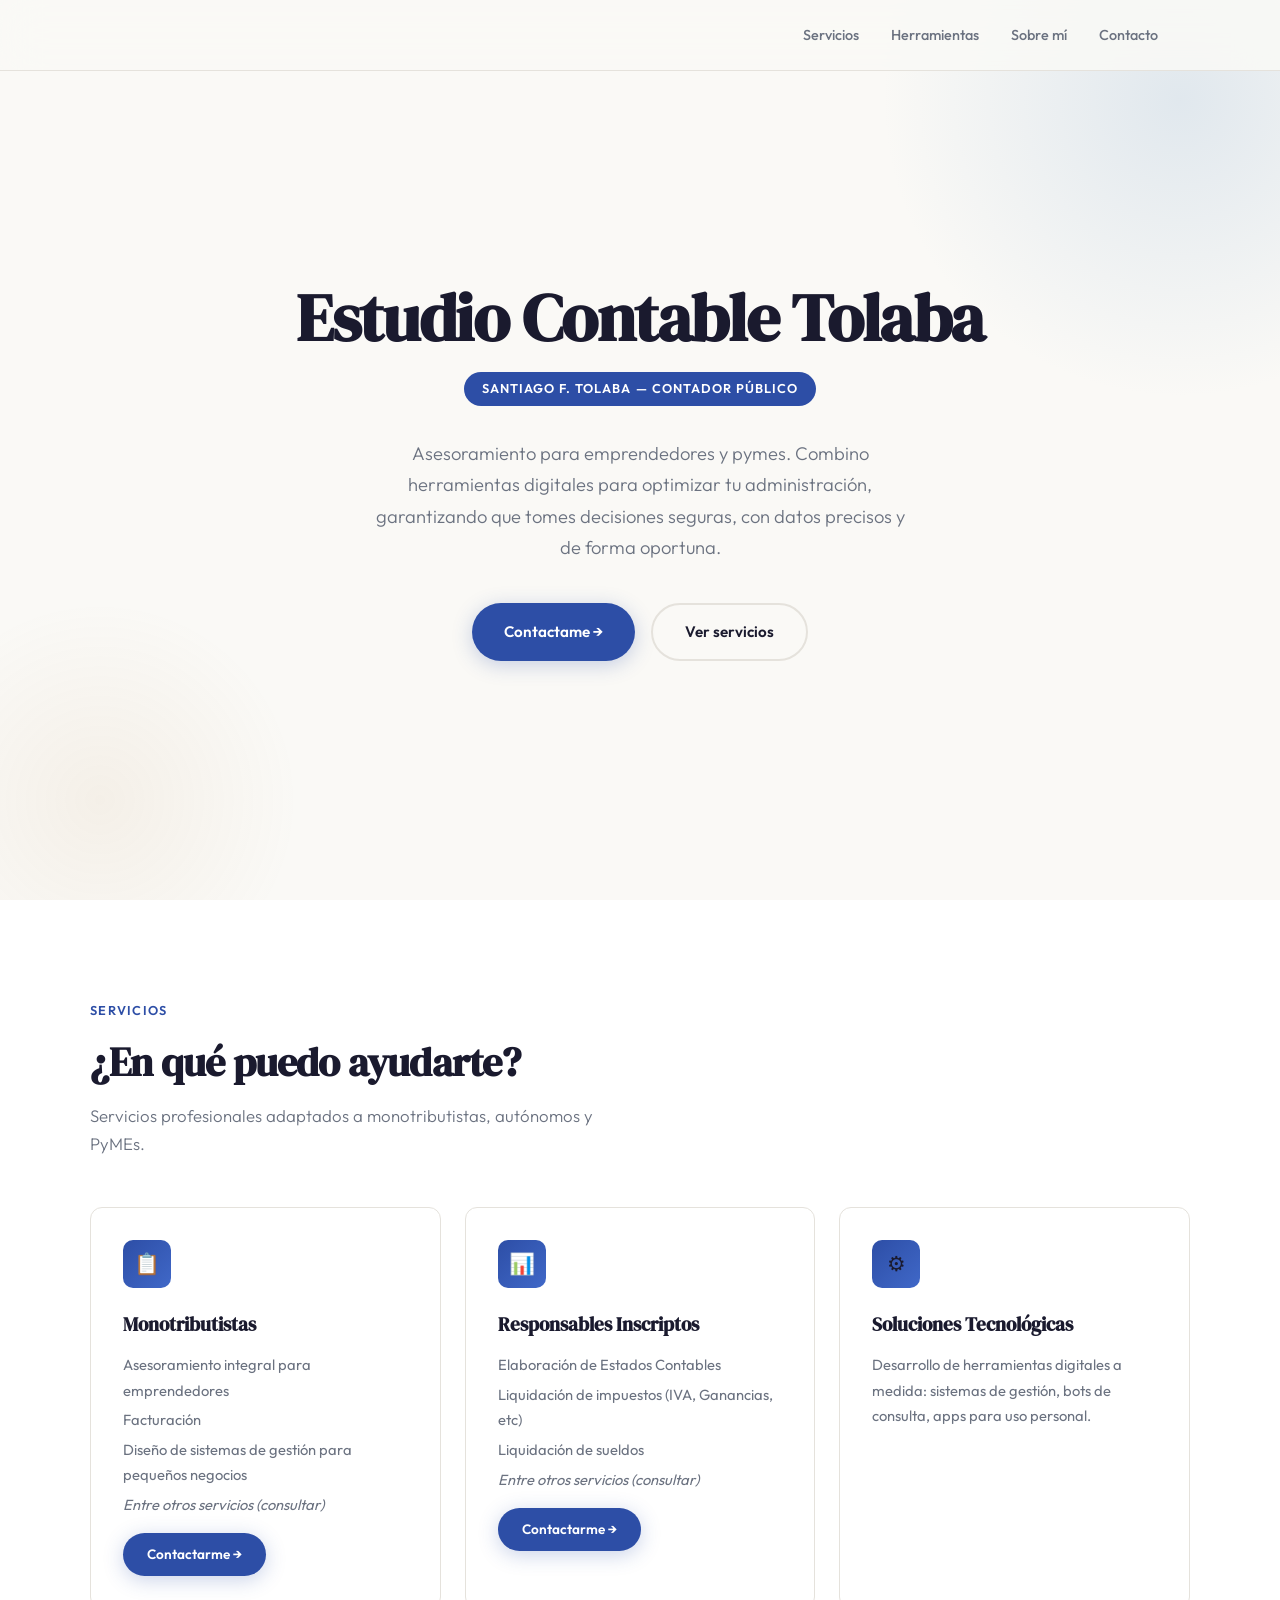
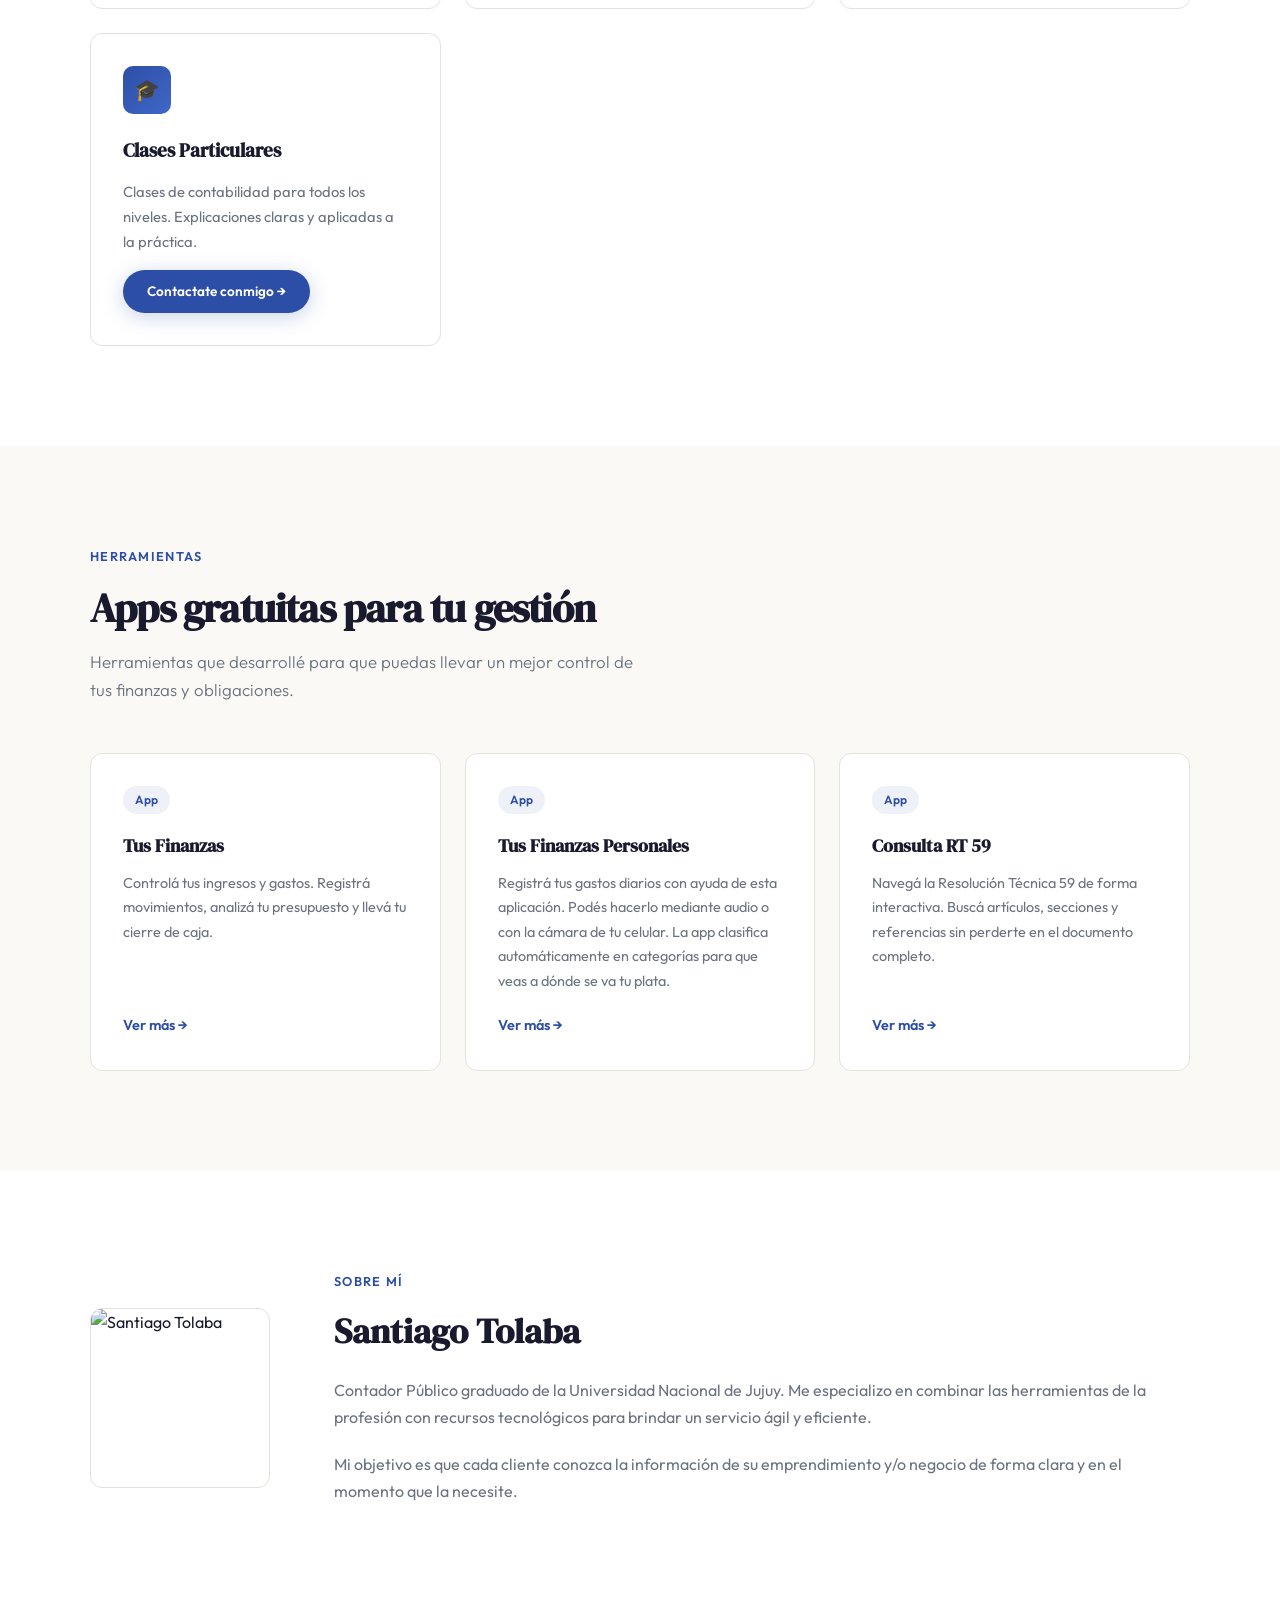
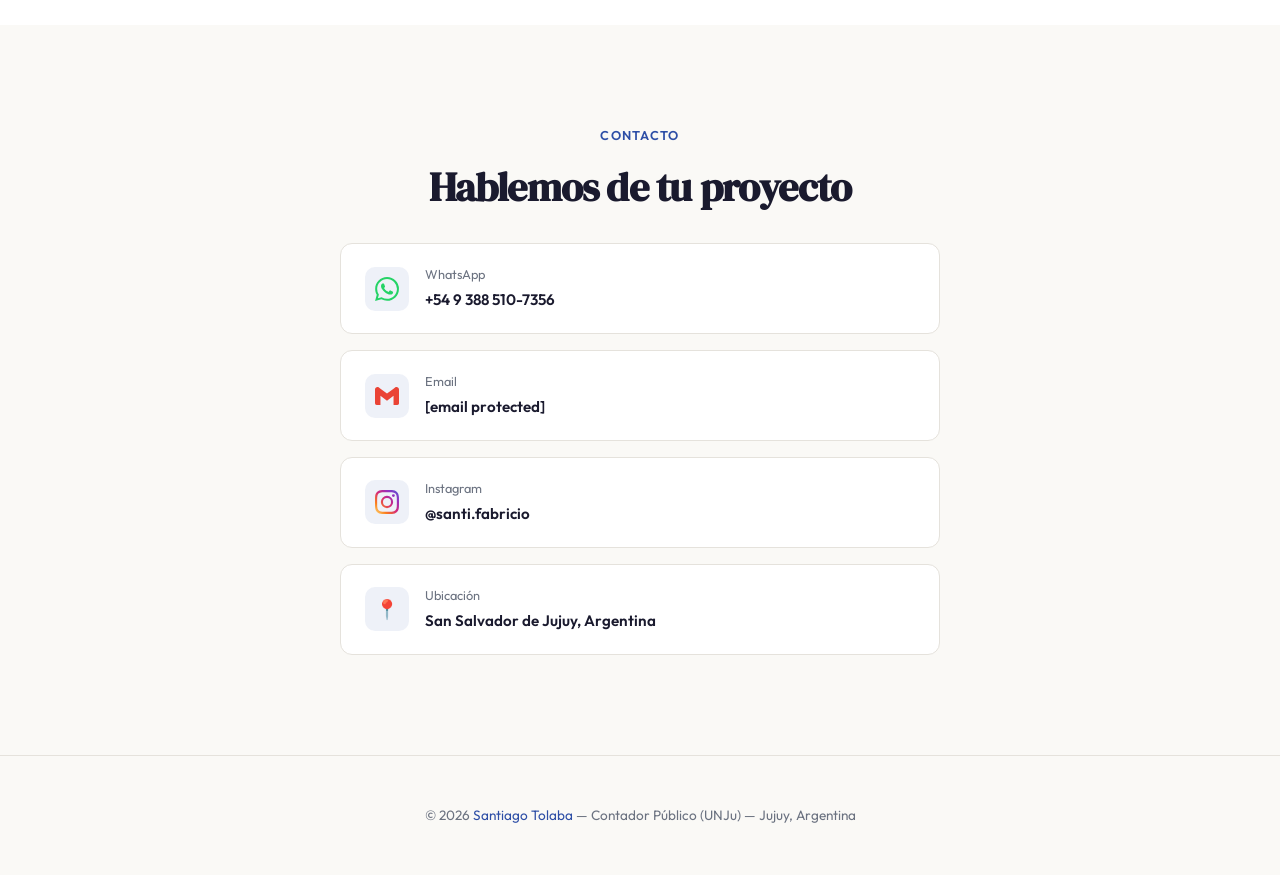
==== index.html @ 0972291f "Rename index (30).html to index.html" ====
<!DOCTYPE html>
<html lang="es">
<head>
    <meta charset="UTF-8">
    <meta name="viewport" content="width=device-width, initial-scale=1.0">
    <meta name="description" content="Contador Público - Santiago Tolaba. Servicios contables, impositivos y tecnológicos en San Salvador de Jujuy.">
    <title>Contador Santiago Tolaba | San Salvador de Jujuy</title>
    <link rel="preconnect" href="https://fonts.googleapis.com">
    <link href="https://fonts.googleapis.com/css2?family=DM+Serif+Display&family=Outfit:wght@300;400;500;600;700&display=swap" rel="stylesheet">
    <style>
        /* ═══════════════════════════════════════════
           VARIABLES Y RESET
           ═══════════════════════════════════════════ */
        :root {
            --color-ink: #1a1a2e;
            --color-paper: #faf9f6;
            --color-accent: #2d4ea6;
            --color-accent-light: #4068c8;
            --color-accent-glow: #95b5d540;
            --color-warm: #b7864b;
            --color-muted: #6b7280;
            --color-border: #e5e2dc;
            --color-card: #ffffff;
            --color-card-hover: #f0f4fd;
            --font-display: 'DM Serif Display', Georgia, serif;
            --font-body: 'Outfit', system-ui, sans-serif;
            --max-width: 1100px;
            --radius: 12px;
        }

        *, *::before, *::after {
            margin: 0;
            padding: 0;
            box-sizing: border-box;
        }

        html {
            scroll-behavior: smooth;
            scroll-padding-top: 80px;
        }

        body {
            font-family: var(--font-body);
            color: var(--color-ink);
            background: var(--color-paper);
            line-height: 1.7;
            font-weight: 400;
            -webkit-font-smoothing: antialiased;
        }

        /* ═══════════════════════════════════════════
           NAVEGACIÓN
           ═══════════════════════════════════════════ */
        nav {
            position: fixed;
            top: 0;
            left: 0;
            right: 0;
            z-index: 100;
            background: rgba(250, 249, 246, 0.85);
            backdrop-filter: blur(20px);
            -webkit-backdrop-filter: blur(20px);
            border-bottom: 1px solid var(--color-border);
            transition: box-shadow 0.3s ease;
        }

        nav.scrolled {
            box-shadow: 0 4px 30px rgba(0,0,0,0.06);
        }

        .nav-inner {
            max-width: var(--max-width);
            margin: 0 auto;
            padding: 0 2rem;
            display: flex;
            align-items: center;
            justify-content: flex-end;
            height: 70px;
        }

        .nav-logo {
            font-family: var(--font-display);
            font-size: 1.25rem;
            color: var(--color-accent);
            text-decoration: none;
            letter-spacing: -0.02em;
        }

        .nav-links {
            display: flex;
            gap: 2rem;
            list-style: none;
        }

        .nav-links a {
            text-decoration: none;
            color: var(--color-muted);
            font-size: 0.9rem;
            font-weight: 500;
            transition: color 0.2s;
            position: relative;
        }

        .nav-links a::after {
            content: '';
            position: absolute;
            bottom: -4px;
            left: 0;
            width: 0;
            height: 2px;
            background: var(--color-accent);
            transition: width 0.3s ease;
        }

        .nav-links a:hover {
            color: var(--color-ink);
        }

        .nav-links a:hover::after {
            width: 100%;
        }

        .nav-toggle {
            display: none;
            background: none;
            border: none;
            cursor: pointer;
            padding: 8px;
        }

        .nav-toggle span {
            display: block;
            width: 22px;
            height: 2px;
            background: var(--color-ink);
            margin: 5px 0;
            transition: all 0.3s;
            border-radius: 2px;
        }

        /* ═══════════════════════════════════════════
           HERO
           ═══════════════════════════════════════════ */
        .hero {
            min-height: 100vh;
            display: flex;
            align-items: center;
            justify-content: center;
            text-align: center;
            padding: 120px 2rem 80px;
            position: relative;
            overflow: hidden;
        }

        .hero::before {
            content: '';
            position: absolute;
            top: -200px;
            right: -200px;
            width: 600px;
            height: 600px;
            background: radial-gradient(circle, var(--color-accent-glow) 0%, transparent 70%);
            pointer-events: none;
        }

        .hero::after {
            content: '';
            position: absolute;
            bottom: -100px;
            left: -100px;
            width: 400px;
            height: 400px;
            background: radial-gradient(circle, rgba(183, 134, 75, 0.08) 0%, transparent 70%);
            pointer-events: none;
        }

        .hero-badge {
            display: inline-block;
            background: var(--color-accent);
            color: white;
            padding: 6px 18px;
            border-radius: 50px;
            font-size: 0.8rem;
            font-weight: 600;
            letter-spacing: 0.08em;
            text-transform: uppercase;
            margin-bottom: 2rem;
            animation: fadeSlideUp 0.8s ease both;
        }

        .hero h1 {
            font-family: var(--font-display);
            font-size: clamp(2.5rem, 6vw, 4.2rem);
            line-height: 1.15;
            color: var(--color-ink);
            margin-bottom: 1.5rem;
            letter-spacing: -0.02em;
            animation: fadeSlideUp 0.8s ease 0.15s both;
        }

        .hero h1 span {
            color: var(--color-accent);
        }

        .hero-subtitle {
            font-size: 1.15rem;
            color: var(--color-muted);
            max-width: 550px;
            margin: 0 auto 2.5rem;
            font-weight: 300;
            animation: fadeSlideUp 0.8s ease 0.3s both;
        }

        .hero-buttons {
            display: flex;
            gap: 1rem;
            justify-content: center;
            flex-wrap: wrap;
            animation: fadeSlideUp 0.8s ease 0.45s both;
        }

        .btn {
            display: inline-flex;
            align-items: center;
            gap: 8px;
            padding: 14px 32px;
            border-radius: 50px;
            font-family: var(--font-body);
            font-size: 0.95rem;
            font-weight: 600;
            text-decoration: none;
            transition: all 0.3s ease;
            cursor: pointer;
            border: none;
        }

        .btn-primary {
            background: var(--color-accent);
            color: white;
            box-shadow: 0 4px 20px rgba(45, 78, 166, 0.25);
        }

        .btn-primary:hover {
            background: var(--color-accent-light);
            transform: translateY(-2px);
            box-shadow: 0 8px 30px rgba(45, 78, 166, 0.3);
        }

        .btn-outline {
            background: transparent;
            color: var(--color-ink);
            border: 2px solid var(--color-border);
        }

        .btn-outline:hover {
            border-color: var(--color-accent);
            color: var(--color-accent);
            transform: translateY(-2px);
        }

        /* ═══════════════════════════════════════════
           SECCIONES GENERALES
           ═══════════════════════════════════════════ */
        section {
            padding: 100px 2rem;
        }

        .container {
            max-width: var(--max-width);
            margin: 0 auto;
        }

        .section-label {
            font-size: 0.8rem;
            font-weight: 600;
            letter-spacing: 0.1em;
            text-transform: uppercase;
            color: var(--color-accent);
            margin-bottom: 1rem;
        }

        .section-title {
            font-family: var(--font-display);
            font-size: clamp(1.8rem, 4vw, 2.5rem);
            line-height: 1.2;
            margin-bottom: 1rem;
            letter-spacing: -0.02em;
        }

        .section-desc {
            color: var(--color-muted);
            max-width: 560px;
            margin-bottom: 3rem;
            font-weight: 300;
            font-size: 1.05rem;
        }

        /* ═══════════════════════════════════════════
           SERVICIOS
           ═══════════════════════════════════════════ */
        #servicios {
            background: var(--color-card);
        }

        .services-grid {
            display: grid;
            grid-template-columns: repeat(auto-fit, minmax(300px, 1fr));
            gap: 1.5rem;
        }

        .service-card {
            padding: 2rem;
            border-radius: var(--radius);
            border: 1px solid var(--color-border);
            transition: all 0.3s ease;
            position: relative;
            overflow: hidden;
        }

        .service-card::before {
            content: '';
            position: absolute;
            top: 0;
            left: 0;
            right: 0;
            height: 3px;
            background: var(--color-accent);
            transform: scaleX(0);
            transform-origin: left;
            transition: transform 0.4s ease;
        }

        .service-card:hover {
            border-color: var(--color-accent-glow);
            background: var(--color-card-hover);
            transform: translateY(-4px);
            box-shadow: 0 12px 40px rgba(0,0,0,0.06);
        }

        .service-card:hover::before {
            transform: scaleX(1);
        }

        .service-icon {
            width: 48px;
            height: 48px;
            border-radius: 10px;
            background: linear-gradient(135deg, var(--color-accent), var(--color-accent-light));
            display: flex;
            align-items: center;
            justify-content: center;
            margin-bottom: 1.25rem;
            font-size: 1.3rem;
        }

        .service-card h3 {
            font-family: var(--font-display);
            font-size: 1.2rem;
            margin-bottom: 0.75rem;
        }

        .service-card p {
            color: var(--color-muted);
            font-size: 0.92rem;
            line-height: 1.7;
        }

        /* ═══════════════════════════════════════════
           HERRAMIENTAS / APPS
           ═══════════════════════════════════════════ */
        .tools-grid {
            display: grid;
            grid-template-columns: repeat(auto-fit, minmax(320px, 1fr));
            gap: 1.5rem;
        }

        .tool-card {
            padding: 2rem;
            border-radius: var(--radius);
            background: var(--color-card);
            border: 1px solid var(--color-border);
            transition: all 0.3s ease;
            display: flex;
            flex-direction: column;
        }

        .tool-card:hover {
            transform: translateY(-4px);
            box-shadow: 0 12px 40px rgba(0,0,0,0.06);
        }

        .tool-tag {
            display: inline-block;
            background: rgba(45, 78, 166, 0.08);
            color: var(--color-accent);
            padding: 4px 12px;
            border-radius: 50px;
            font-size: 0.75rem;
            font-weight: 600;
            margin-bottom: 1rem;
            align-self: flex-start;
        }

        .tool-card h3 {
            font-family: var(--font-display);
            font-size: 1.15rem;
            margin-bottom: 0.6rem;
        }

        .tool-card p {
            color: var(--color-muted);
            font-size: 0.9rem;
            flex-grow: 1;
            margin-bottom: 1.25rem;
        }

        .tool-link {
            color: var(--color-accent);
            font-weight: 600;
            font-size: 0.9rem;
            text-decoration: none;
            display: inline-flex;
            align-items: center;
            gap: 6px;
            transition: gap 0.3s ease;
        }

        .tool-link:hover {
            gap: 10px;
        }

        /* ═══════════════════════════════════════════
           SOBRE MÍ
           ═══════════════════════════════════════════ */
        #sobre-mi {
            background: var(--color-card);
        }

        .about-photo {
            width: 180px;
            height: 180px;
            border-radius: 12px;
            overflow: hidden;
            border: 1px solid var(--color-border);
            flex-shrink: 0;
        }

        .about-photo img {
            width: 100%;
            height: 100%;
            object-fit: cover;
            object-position: top;
        }

        .about-content {
            display: grid;
            grid-template-columns: 180px 1fr;
            gap: 4rem;
            align-items: center;
        }

        .about-image {
            aspect-ratio: 4/5;
            border-radius: var(--radius);
            background: linear-gradient(135deg, var(--color-accent-glow), rgba(183,134,75,0.1));
            display: flex;
            align-items: center;
            justify-content: center;
            font-size: 5rem;
            border: 1px solid var(--color-border);
            position: relative;
            overflow: hidden;
        }

        .about-image::after {
            content: '';
            position: absolute;
            inset: 8px;
            border: 1px solid rgba(45, 78, 166, 0.15);
            border-radius: 8px;
            pointer-events: none;
        }

        .about-text h2 {
            font-family: var(--font-display);
            font-size: clamp(1.6rem, 3vw, 2.2rem);
            margin-bottom: 1.5rem;
            line-height: 1.25;
        }

        .about-text p {
            color: var(--color-muted);
            margin-bottom: 1.25rem;
            font-size: 1rem;
        }

        .about-stats {
            display: flex;
            gap: 2.5rem;
            margin-top: 2rem;
            padding-top: 2rem;
            border-top: 1px solid var(--color-border);
        }

        .stat-item strong {
            display: block;
            font-family: var(--font-display);
            font-size: 1.8rem;
            color: var(--color-accent);
        }

        .stat-item span {
            font-size: 0.85rem;
            color: var(--color-muted);
        }

        /* ═══════════════════════════════════════════
           CONTACTO
           ═══════════════════════════════════════════ */
        .contact-wrapper {
            max-width: 600px;
            margin: 0 auto;
            text-align: center;
        }

        .contact-wrapper .section-desc {
            margin-left: auto;
            margin-right: auto;
        }

        .contact-methods {
            display: flex;
            flex-direction: column;
            gap: 1rem;
            margin-top: 2rem;
        }

        .contact-item {
            display: flex;
            align-items: center;
            gap: 1rem;
            padding: 1.25rem 1.5rem;
            background: var(--color-card);
            border: 1px solid var(--color-border);
            border-radius: var(--radius);
            text-decoration: none;
            color: var(--color-ink);
            transition: all 0.3s ease;
        }

        .contact-item:hover {
            border-color: var(--color-accent);
            transform: translateX(4px);
            box-shadow: 0 4px 20px rgba(0,0,0,0.04);
        }

        .contact-icon {
            width: 44px;
            height: 44px;
            border-radius: 10px;
            background: rgba(45, 78, 166, 0.08);
            display: flex;
            align-items: center;
            justify-content: center;
            flex-shrink: 0;
            font-size: 1.2rem;
        }

        .contact-item-text {
            text-align: left;
        }

        .contact-item-text small {
            display: block;
            color: var(--color-muted);
            font-size: 0.8rem;
        }

        .contact-item-text span {
            font-weight: 600;
            font-size: 0.95rem;
        }

        /* ═══════════════════════════════════════════
           MODAL FORMULARIO
           ═══════════════════════════════════════════ */
        .modal-overlay {
            display: none;
            position: fixed;
            inset: 0;
            background: rgba(0,0,0,0.5);
            backdrop-filter: blur(4px);
            z-index: 200;
            align-items: center;
            justify-content: center;
            padding: 2rem;
        }

        .modal-overlay.active {
            display: flex;
        }

        .modal-box {
            background: var(--color-card);
            border-radius: var(--radius);
            max-width: 500px;
            width: 100%;
            padding: 2.5rem;
            position: relative;
            box-shadow: 0 20px 60px rgba(0,0,0,0.15);
            max-height: 90vh;
            overflow-y: auto;
        }

        .modal-close {
            position: absolute;
            top: 1rem;
            right: 1rem;
            background: none;
            border: none;
            font-size: 1.5rem;
            cursor: pointer;
            color: var(--color-muted);
            width: 36px;
            height: 36px;
            display: flex;
            align-items: center;
            justify-content: center;
            border-radius: 50%;
            transition: background 0.2s;
        }

        .modal-close:hover {
            background: rgba(0,0,0,0.05);
        }

        .modal-box h3 {
            font-family: var(--font-display);
            font-size: 1.4rem;
            margin-bottom: 0.5rem;
        }

        .modal-box .modal-subtitle {
            color: var(--color-muted);
            font-size: 0.9rem;
            margin-bottom: 2rem;
        }

        .form-group {
            margin-bottom: 1.25rem;
        }

        .form-group label {
            display: block;
            font-weight: 600;
            font-size: 0.85rem;
            margin-bottom: 0.4rem;
            color: var(--color-ink);
        }

        .form-group input,
        .form-group textarea {
            width: 100%;
            padding: 12px 14px;
            border: 1px solid var(--color-border);
            border-radius: 8px;
            font-family: var(--font-body);
            font-size: 0.95rem;
            color: var(--color-ink);
            background: var(--color-paper);
            transition: border-color 0.2s;
            outline: none;
        }

        .form-group input:focus,
        .form-group textarea:focus {
            border-color: var(--color-accent);
        }

        .form-group input::placeholder,
        .form-group textarea::placeholder {
            color: #b0b0b0;
        }

        .form-group textarea {
            resize: vertical;
            min-height: 80px;
        }

        .btn-submit {
            width: 100%;
            margin-top: 0.5rem;
        }

        .form-success {
            display: none;
            text-align: center;
            padding: 2rem 0;
        }

        .form-success .check-icon {
            font-size: 3rem;
            margin-bottom: 1rem;
        }

        .form-success h3 {
            margin-bottom: 0.5rem;
        }

        .form-success p {
            color: var(--color-muted);
        }

        /* ═══════════════════════════════════════════
           FOOTER
           ═══════════════════════════════════════════ */
        footer {
            text-align: center;
            padding: 3rem 2rem;
            border-top: 1px solid var(--color-border);
            color: var(--color-muted);
            font-size: 0.85rem;
        }

        footer span {
            color: var(--color-accent);
        }

        /* ═══════════════════════════════════════════
           ANIMACIONES
           ═══════════════════════════════════════════ */
        @keyframes fadeSlideUp {
            from {
                opacity: 0;
                transform: translateY(30px);
            }
            to {
                opacity: 1;
                transform: translateY(0);
            }
        }



        /* ═══════════════════════════════════════════
           RESPONSIVE
           ═══════════════════════════════════════════ */
        @media (max-width: 768px) {
            .nav-links {
                display: none;
                position: absolute;
                top: 70px;
                left: 0;
                right: 0;
                background: rgba(250, 249, 246, 0.98);
                backdrop-filter: blur(20px);
                flex-direction: column;
                padding: 1.5rem 2rem;
                gap: 1.25rem;
                border-bottom: 1px solid var(--color-border);
            }

            .nav-links.open {
                display: flex;
            }

            .nav-toggle {
                display: block;
            }

            .about-photo {
            width: 180px;
            height: 180px;
            border-radius: 12px;
            overflow: hidden;
            border: 1px solid var(--color-border);
            flex-shrink: 0;
        }

        .about-photo img {
            width: 100%;
            height: 100%;
            object-fit: cover;
            object-position: top;
        }

        .about-content {
                grid-template-columns: 180px 1fr;
                gap: 2rem;
            }

            .about-image {
                max-height: 300px;
            }

            .about-content {
                grid-template-columns: 1fr;
            }

            .about-photo {
                width: 140px;
                height: 140px;
                margin: 0 auto;
            }

            section {
                padding: 70px 1.5rem;
            }

            .services-grid,
            .tools-grid {
                grid-template-columns: 180px 1fr;
            }
        }
    </style>
</head>
<body>

    <!-- ═══════════ NAVEGACIÓN ═══════════ -->
    <nav>
        <div class="nav-inner">
            
            <ul class="nav-links" id="navLinks">
                <li><a href="#servicios">Servicios</a></li>
                <li><a href="#herramientas">Herramientas</a></li>
                <li><a href="#sobre-mi">Sobre mí</a></li>
                <li><a href="#contacto">Contacto</a></li>
            </ul>
            <button class="nav-toggle" id="navToggle" aria-label="Menú">
                <span></span>
                <span></span>
                <span></span>
            </button>
        </div>
    </nav>

    <!-- ═══════════ HERO ═══════════ -->
    <section class="hero">
        <div>
            <h1 style="font-family:var(--font-display);font-size:clamp(2.5rem,6vw,4.2rem);line-height:1.15;letter-spacing:-0.02em;margin-bottom:1rem;">Estudio Contable Tolaba</h1>
            <div class="hero-badge">Santiago F. Tolaba — Contador Público</div>
            
            <p class="hero-subtitle">
                Asesoramiento para emprendedores y pymes. Combino herramientas digitales para optimizar tu administración, garantizando que tomes decisiones seguras, con datos precisos y de forma oportuna.
            </p>
            <div class="hero-buttons">
                <a href="#contacto" class="btn btn-primary">Contactame →</a>
                <a href="#servicios" class="btn btn-outline">Ver servicios</a>
            </div>
        </div>
    </section>

    <!-- ═══════════ SERVICIOS ═══════════ -->
    <section id="servicios">
        <div class="container">
            <div class="section-label">Servicios</div>
            <h2 class="section-title">¿En qué puedo ayudarte?</h2>
            <p class="section-desc">
                Servicios profesionales adaptados a monotributistas, autónomos y PyMEs.
            </p>
            <div class="services-grid">
                <div class="service-card">
                    <div class="service-icon">📋</div>
                    <h3>Monotributistas</h3>
                    <p style="margin-bottom:0.3rem;">Asesoramiento integral para emprendedores</p>
                    <p style="margin-bottom:0.3rem;">Facturación</p>
                    <p style="margin-bottom:0.3rem;">Diseño de sistemas de gestión para pequeños negocios</p>
                    <p style="margin-bottom:1rem;font-style:italic;">Entre otros servicios (consultar)</p>
                    <a href="#contacto" class="btn btn-primary" style="padding:10px 24px;font-size:0.85rem;">Contactarme →</a>
                </div>
                <div class="service-card">
                    <div class="service-icon">📊</div>
                    <h3>Responsables Inscriptos</h3>
                    <p style="margin-bottom:0.3rem;">Elaboración de Estados Contables</p>
                    <p style="margin-bottom:0.3rem;">Liquidación de impuestos (IVA, Ganancias, etc)</p>
                    <p style="margin-bottom:0.3rem;">Liquidación de sueldos</p>
                    <p style="margin-bottom:1rem;font-style:italic;">Entre otros servicios (consultar)</p>
                    <a href="#contacto" class="btn btn-primary" style="padding:10px 24px;font-size:0.85rem;">Contactarme →</a>
                </div>
                <div class="service-card">
                    <div class="service-icon">⚙️</div>
                    <h3>Soluciones Tecnológicas</h3>
                    <p>Desarrollo de herramientas digitales a medida: sistemas de gestión, bots de consulta, apps para uso personal.</p>
                </div>
                <div class="service-card">
                    <div class="service-icon">🎓</div>
                    <h3>Clases Particulares</h3>
                    <p>Clases de contabilidad para todos los niveles. Explicaciones claras y aplicadas a la práctica.</p>
                    <a href="#clases-form" class="btn btn-primary" style="margin-top:1rem;padding:10px 24px;font-size:0.85rem;">Contactate conmigo →</a>
                </div>
            </div>
        </div>
    </section>

    <!-- ═══════════ HERRAMIENTAS ═══════════ -->
    <section id="herramientas">
        <div class="container">
            <div class="section-label">Herramientas</div>
            <h2 class="section-title">Apps gratuitas para tu gestión</h2>
            <p class="section-desc">
                Herramientas que desarrollé para que puedas llevar un mejor control de tus finanzas y obligaciones.
            </p>
            <div class="tools-grid">
                <div class="tool-card">
                    <span class="tool-tag">App</span>
                    <h3>Tus Finanzas</h3>
                    <p>Controlá tus ingresos y gastos. Registrá movimientos, analizá tu presupuesto y llevá tu cierre de caja.</p>
                    <a href="app-tus-finanzas.html" target="_blank" class="tool-link">Ver más →</a>
                </div>
                <div class="tool-card">
                    <span class="tool-tag">App</span>
                    <h3>Tus Finanzas Personales</h3>
                    <p>Registrá tus gastos diarios con ayuda de esta aplicación. Podés hacerlo mediante audio o con la cámara de tu celular. La app clasifica automáticamente en categorías para que veas a dónde se va tu plata.</p>
                    <a href="app-tus-finanzas-personales.html" target="_blank" class="tool-link">Ver más →</a>
                </div>
                <div class="tool-card">
                    <span class="tool-tag">App</span>
                    <h3>Consulta RT 59</h3>
                    <p>Navegá la Resolución Técnica 59 de forma interactiva. Buscá artículos, secciones y referencias sin perderte en el documento completo.</p>
                    <a href="app-consulta-rt59.html" target="_blank" class="tool-link">Ver más →</a>
                </div>
            </div>
        </div>
    </section>

    <!-- ═══════════ SOBRE MÍ ═══════════ -->
    <section id="sobre-mi">
        <div class="container">
            <div class="about-content">
                <div class="about-photo">
                    <img src="foto-santiago.jpg" alt="Santiago Tolaba">
                </div>
                <div class="about-text">
                    <div class="section-label">Sobre mí</div>
                    <h2 >Santiago Tolaba</h2>
                    <p >
                        Contador Público graduado de la Universidad Nacional de Jujuy. Me especializo en combinar las herramientas de la profesión con recursos tecnológicos para brindar un servicio ágil y eficiente.
                    </p>
                    <p >
                        Mi objetivo es que cada cliente conozca la información de su emprendimiento y/o negocio de forma clara y en el momento que la necesite.
                    </p>

                </div>
            </div>
        </div>
    </section>

    <!-- ═══════════ CONTACTO ═══════════ -->
    <section id="contacto">
        <div class="container">
            <div class="contact-wrapper">
                <div class="section-label">Contacto</div>
                <h2 class="section-title">Hablemos de tu proyecto</h2>
                
                <div class="contact-methods">
                    <a href="https://wa.me/5493885107356" class="contact-item" target="_blank">
                        <div class="contact-icon"><svg viewBox="0 0 24 24" width="24" height="24" fill="#25D366"><path d="M17.472 14.382c-.297-.149-1.758-.867-2.03-.967-.273-.099-.471-.148-.67.15-.197.297-.767.966-.94 1.164-.173.199-.347.223-.644.075-.297-.15-1.255-.463-2.39-1.475-.883-.788-1.48-1.761-1.653-2.059-.173-.297-.018-.458.13-.606.134-.133.298-.347.446-.52.149-.174.198-.298.298-.497.099-.198.05-.371-.025-.52-.075-.149-.669-1.612-.916-2.207-.242-.579-.487-.5-.669-.51-.173-.008-.371-.01-.57-.01-.198 0-.52.074-.792.372-.272.297-1.04 1.016-1.04 2.479 0 1.462 1.065 2.875 1.213 3.074.149.198 2.096 3.2 5.077 4.487.709.306 1.262.489 1.694.625.712.227 1.36.195 1.871.118.571-.085 1.758-.719 2.006-1.413.248-.694.248-1.289.173-1.413-.074-.124-.272-.198-.57-.347m-5.421 7.403h-.004a9.87 9.87 0 01-5.031-1.378l-.361-.214-3.741.982.998-3.648-.235-.374a9.86 9.86 0 01-1.51-5.26c.001-5.45 4.436-9.884 9.888-9.884 2.64 0 5.122 1.03 6.988 2.898a9.825 9.825 0 012.893 6.994c-.003 5.45-4.437 9.884-9.885 9.884m8.413-18.297A11.815 11.815 0 0012.05 0C5.495 0 .16 5.335.157 11.892c0 2.096.547 4.142 1.588 5.945L.057 24l6.305-1.654a11.882 11.882 0 005.683 1.448h.005c6.554 0 11.89-5.335 11.893-11.893a11.821 11.821 0 00-3.48-8.413z"/></svg></div>
                        <div class="contact-item-text">
                            <small>WhatsApp</small>
                            <span>+54 9 388 510-7356</span>
                        </div>
                    </a>
                    <a href="/cdn-cgi/l/email-protection#b2c1c6ddded3d0d38582f2d5dfd3dbde9cd1dddf" class="contact-item">
                        <div class="contact-icon"><svg viewBox="0 0 24 24" width="24" height="24"><path fill="#EA4335" d="M24 5.457v13.909c0 .904-.732 1.636-1.636 1.636h-3.819V11.73L12 16.64l-6.545-4.91v9.273H1.636A1.636 1.636 0 010 19.366V5.457c0-2.023 2.309-3.178 3.927-1.964L5.455 4.64 12 9.548l6.545-4.91 1.528-1.145C21.69 2.28 24 3.434 24 5.457z"/></svg></div>
                        <div class="contact-item-text">
                            <small>Email</small>
                            <span><span class="__cf_email__" data-cfemail="592a2d3635383b386e69193e34383035773a3634">[email&#160;protected]</span></span>
                        </div>
                    </a>
                    <a href="https://www.instagram.com/santi.fabricio/" class="contact-item" target="_blank">
                        <div class="contact-icon"><svg viewBox="0 0 24 24" width="24" height="24"><defs><linearGradient id="ig" x1="0%" y1="100%" x2="100%" y2="0%"><stop offset="0%" stop-color="#feda75"/><stop offset="25%" stop-color="#fa7e1e"/><stop offset="50%" stop-color="#d62976"/><stop offset="75%" stop-color="#962fbf"/><stop offset="100%" stop-color="#4f5bd5"/></linearGradient></defs><path fill="url(#ig)" d="M12 2.163c3.204 0 3.584.012 4.85.07 3.252.148 4.771 1.691 4.919 4.919.058 1.265.069 1.645.069 4.849 0 3.205-.012 3.584-.069 4.849-.149 3.225-1.664 4.771-4.919 4.919-1.266.058-1.644.07-4.85.07-3.204 0-3.584-.012-4.849-.07-3.26-.149-4.771-1.699-4.919-4.92-.058-1.265-.07-1.644-.07-4.849 0-3.204.013-3.583.07-4.849.149-3.227 1.664-4.771 4.919-4.919 1.266-.057 1.645-.069 4.849-.069zM12 0C8.741 0 8.333.014 7.053.072 2.695.272.273 2.69.073 7.052.014 8.333 0 8.741 0 12c0 3.259.014 3.668.072 4.948.2 4.358 2.618 6.78 6.98 6.98C8.333 23.986 8.741 24 12 24c3.259 0 3.668-.014 4.948-.072 4.354-.2 6.782-2.618 6.979-6.98.059-1.28.073-1.689.073-4.948 0-3.259-.014-3.667-.072-4.947-.196-4.354-2.617-6.78-6.979-6.98C15.668.014 15.259 0 12 0zm0 5.838a6.162 6.162 0 100 12.324 6.162 6.162 0 000-12.324zM12 16a4 4 0 110-8 4 4 0 010 8zm6.406-11.845a1.44 1.44 0 100 2.881 1.44 1.44 0 000-2.881z"/></svg></div>
                        <div class="contact-item-text">
                            <small>Instagram</small>
                            <span>@santi.fabricio</span>
                        </div>
                    </a>
                    <div class="contact-item">
                        <div class="contact-icon">📍</div>
                        <div class="contact-item-text">
                            <small>Ubicación</small>
                            <span>San Salvador de Jujuy, Argentina</span>
                        </div>
                    </div>
                </div>
            </div>
        </div>
    </section>

    <!-- ═══════════ MODAL CLASES ═══════════ -->
    <div class="modal-overlay" id="clasesModal">
        <div class="modal-box">
            <button class="modal-close" id="modalClose">✕</button>
            <div id="formContent">
                <h3>🎓 Clases Particulares</h3>
                <p class="modal-subtitle">Completa el formulario y me pongo en contacto con vos.</p>
                <div class="form-group">
                    <label>Institución</label>
                    <input type="text" id="fInstitucion" placeholder="Universidad, colegio, instituto...">
                </div>
                <div class="form-group">
                    <label>Materia</label>
                    <input type="text" id="fMateria" placeholder="Ej: Contabilidad I">
                </div>
                <div class="form-group">
                    <label>Año</label>
                    <input type="text" id="fAnio" placeholder="Ej: 2do año">
                </div>
                <div class="form-group">
                    <label>¿Qué tipo de preparación necesitás?</label>
                    <textarea id="fPreparacion" placeholder="Examen final, Examen parcial..."></textarea>
                </div>
                <div class="form-group">
                    <label>Teléfono de contacto</label>
                    <input type="tel" id="fTelefono" placeholder="Ej: 388 1234567">
                </div>
                <button class="btn btn-primary btn-submit" id="btnEnviar">Enviar consulta →</button>
            </div>
            <div class="form-success" id="formSuccess">
                <div class="check-icon">✅</div>
                <h3>¡Consulta enviada!</h3>
                <p>Me voy a comunicar con vos a la brevedad.</p>
            </div>
        </div>
    </div>

    <!-- ═══════════ FOOTER ═══════════ -->
    <footer>
        <p>© 2026 <span>Santiago Tolaba</span> — Contador Público (UNJu) — Jujuy, Argentina</p>
    </footer>

    <script>
        var navToggle = document.getElementById('navToggle');
        var navLinks = document.getElementById('navLinks');
        navToggle.addEventListener('click', function() { navLinks.classList.toggle('open'); });
        navLinks.querySelectorAll('a').forEach(function(link) {
            link.addEventListener('click', function() { navLinks.classList.remove('open'); });
        });
        var nav = document.querySelector('nav');
        window.addEventListener('scroll', function() {
            nav.classList.toggle('scrolled', window.scrollY > 50);
        });
        var modal = document.getElementById('clasesModal');
        var modalClose = document.getElementById('modalClose');
        var btnEnviar = document.getElementById('btnEnviar');
        document.querySelector('a[href="#clases-form"]').addEventListener('click', function(e) {
            e.preventDefault();
            modal.classList.add('active');
            document.body.style.overflow = 'hidden';
        });
        function cerrarModal() {
            modal.classList.remove('active');
            document.body.style.overflow = '';
        }
        modalClose.addEventListener('click', cerrarModal);
        modal.addEventListener('click', function(e) {
            if (e.target === modal) cerrarModal();
        });
        btnEnviar.addEventListener('click', function() {
            var institucion = document.getElementById('fInstitucion').value.trim();
            var materia = document.getElementById('fMateria').value.trim();
            var anio = document.getElementById('fAnio').value.trim();
            var preparacion = document.getElementById('fPreparacion').value.trim();
            var telefono = document.getElementById('fTelefono').value.trim();
            if (!materia || !telefono) {
                alert('Por favor completá al menos la materia y tu teléfono.');
                return;
            }
            var mensaje = 'Hola Santiago! Te contacto por las clases particulares:%0A' +
                '*Institución:* ' + institucion + '%0A' +
                '*Materia:* ' + materia + '%0A' +
                '*Año:* ' + anio + '%0A' +
                '*Preparación:* ' + preparacion + '%0A' +
                '*Mi teléfono:* ' + telefono;
            window.open('https://wa.me/5493885107356?text=' + mensaje, '_blank');
            document.getElementById('formContent').style.display = 'none';
            document.getElementById('formSuccess').style.display = 'block';
            setTimeout(cerrarModal, 2500);
        });
    </script>
</body>
</html>
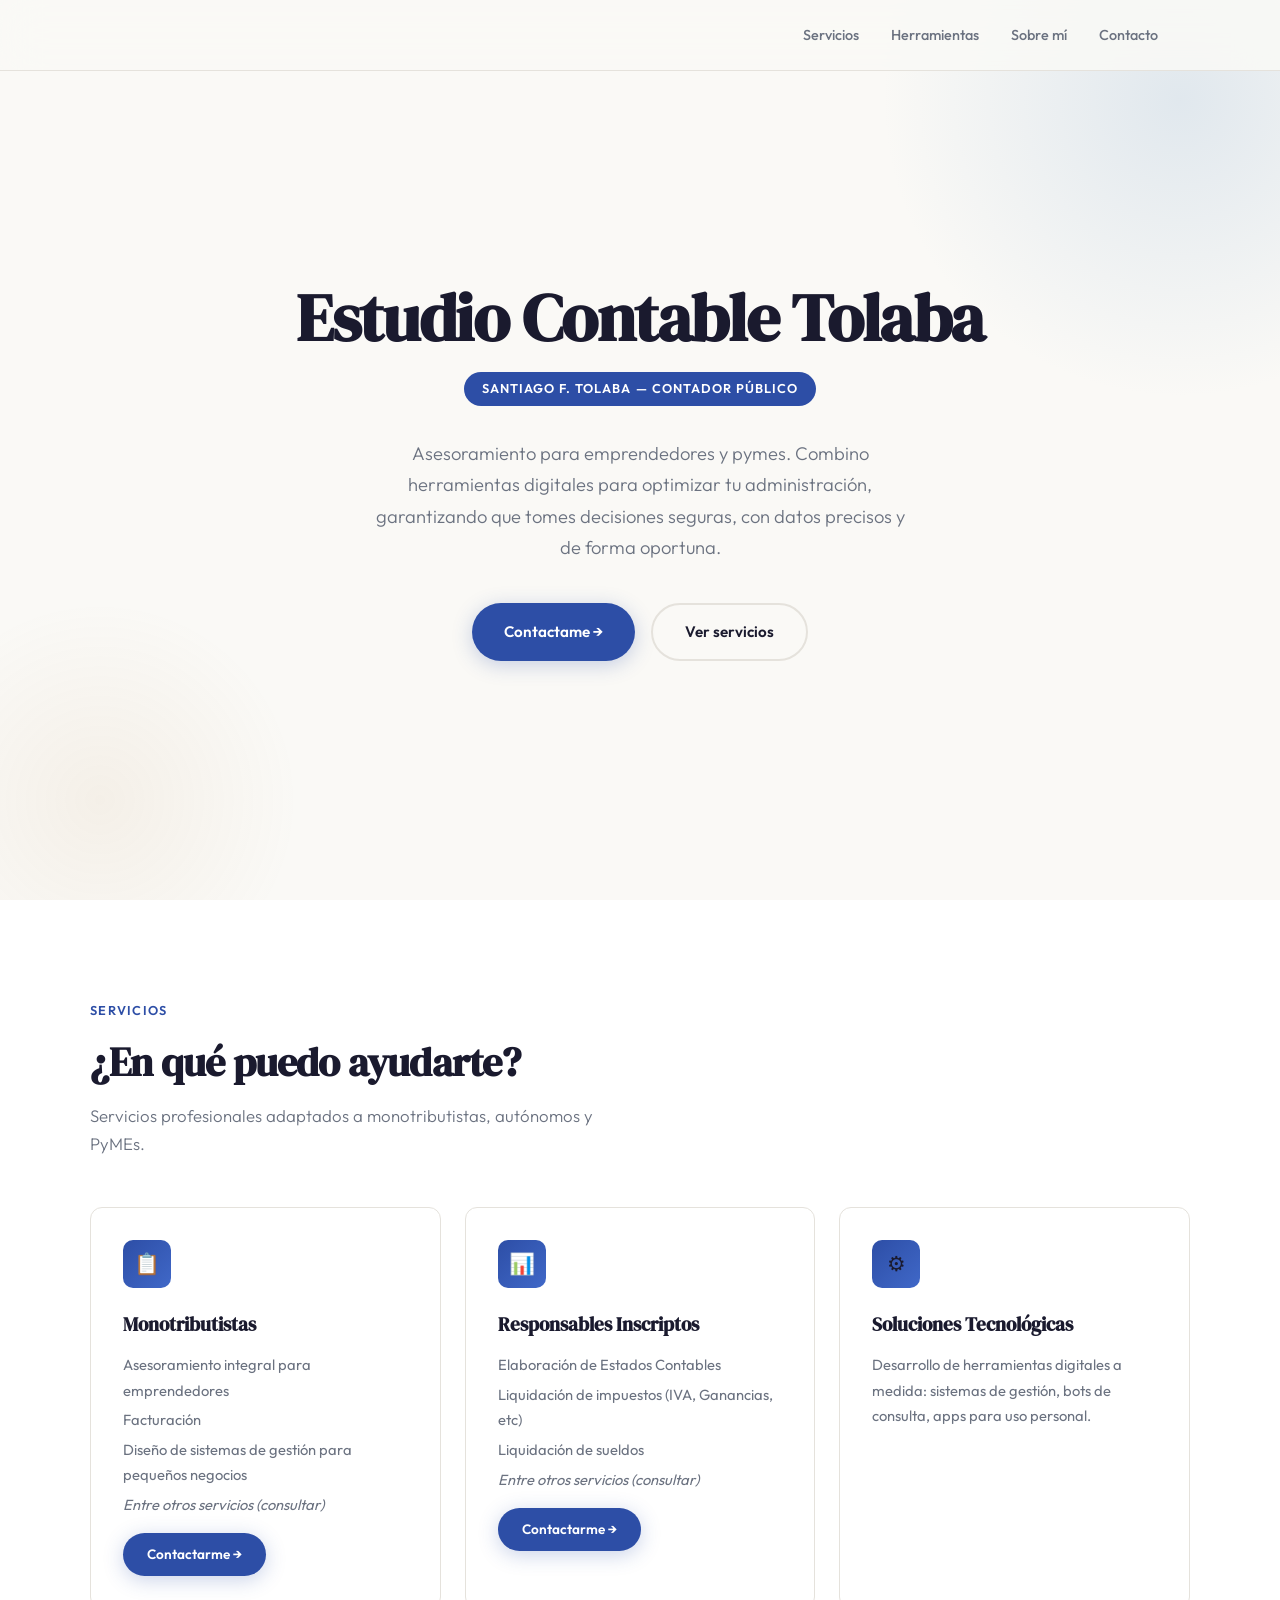
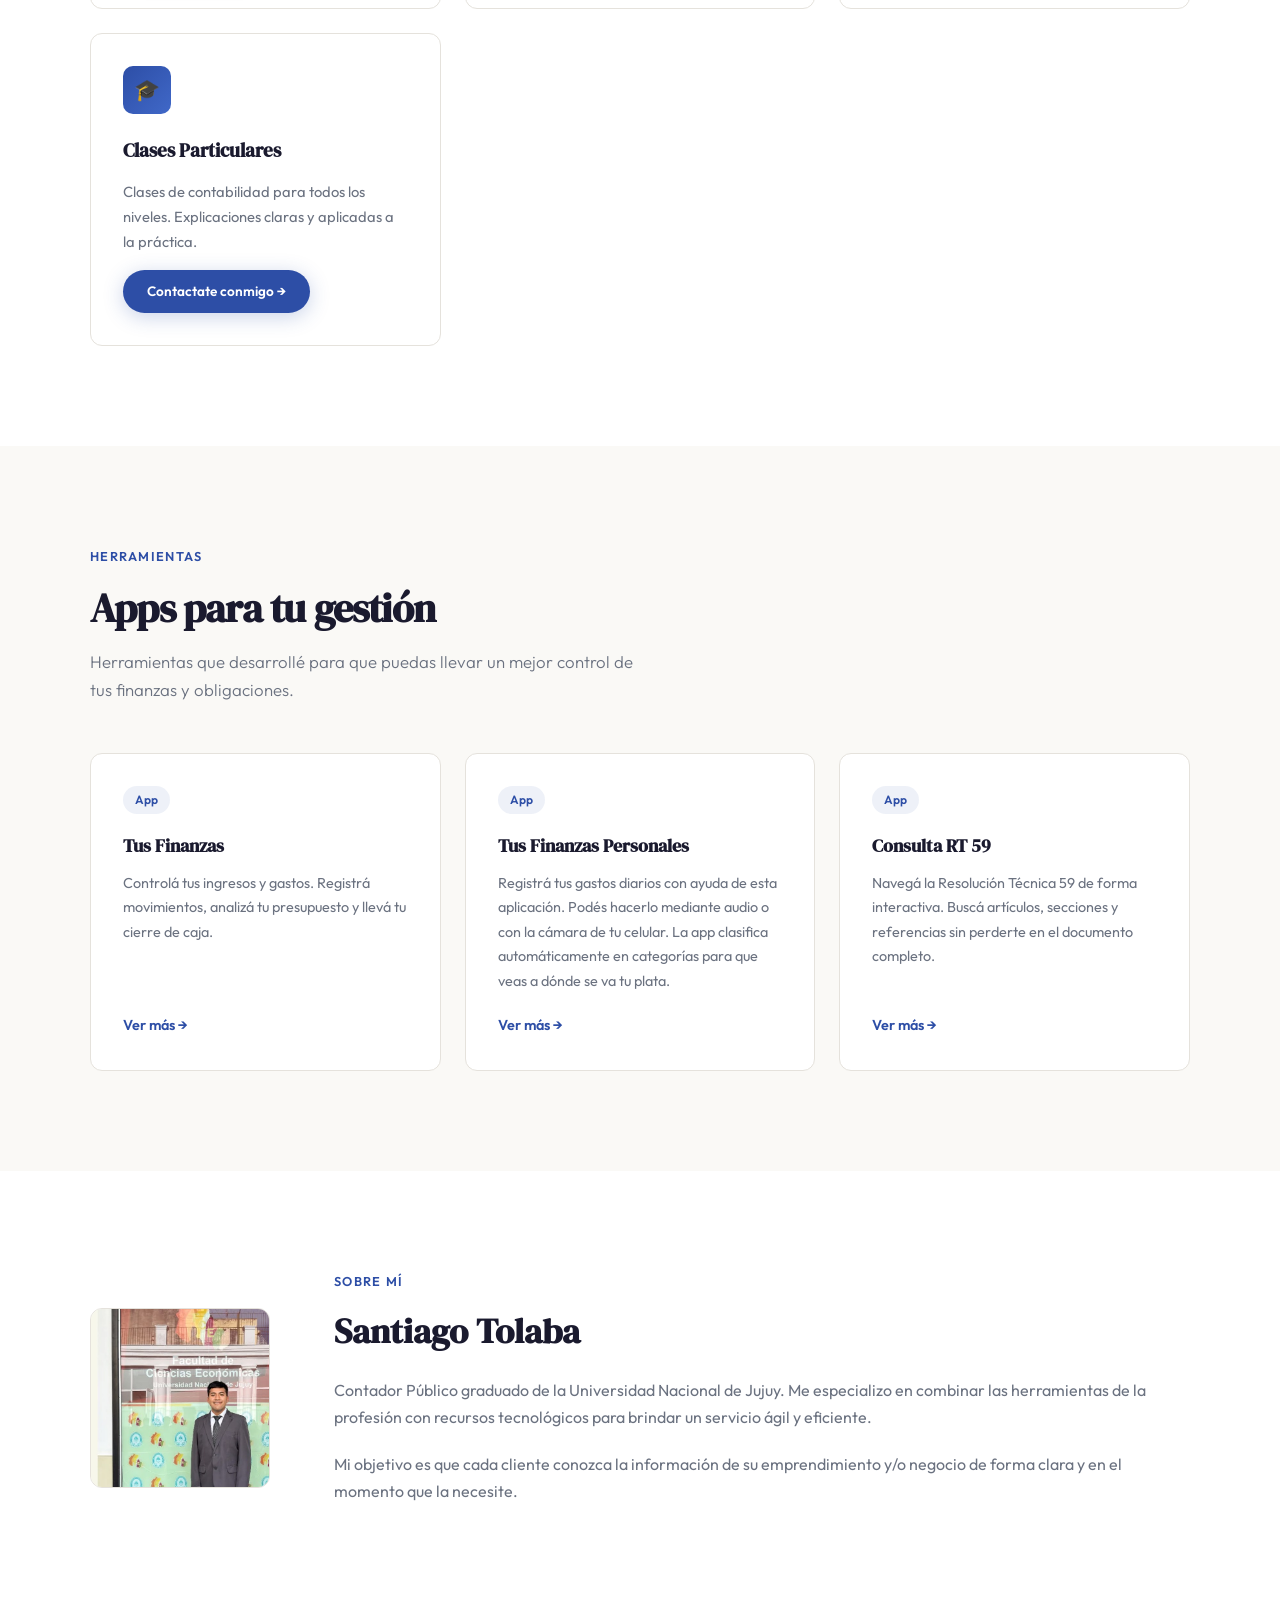
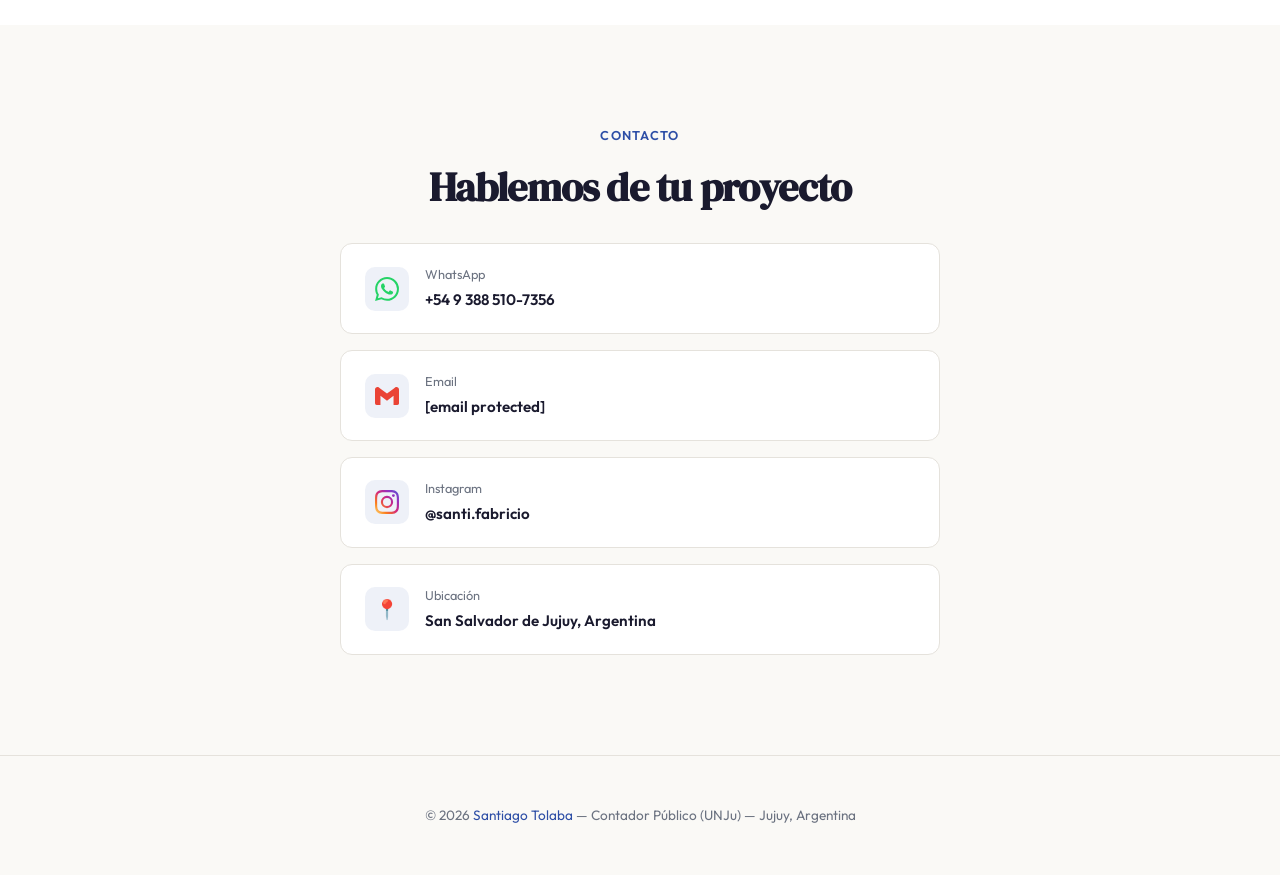
==== commit 4bb818b2: "Add files via upload" ====
--- a/index.html
+++ b/index.html
@@ -896,7 +896,7 @@
     <section id="herramientas">
         <div class="container">
             <div class="section-label">Herramientas</div>
-            <h2 class="section-title">Apps gratuitas para tu gestión</h2>
+            <h2 class="section-title">Apps para tu gestión</h2>
             <p class="section-desc">
                 Herramientas que desarrollé para que puedas llevar un mejor control de tus finanzas y obligaciones.
             </p>
@@ -1078,4 +1078,4 @@
         });
     </script>
 </body>
-</html>
+</html>
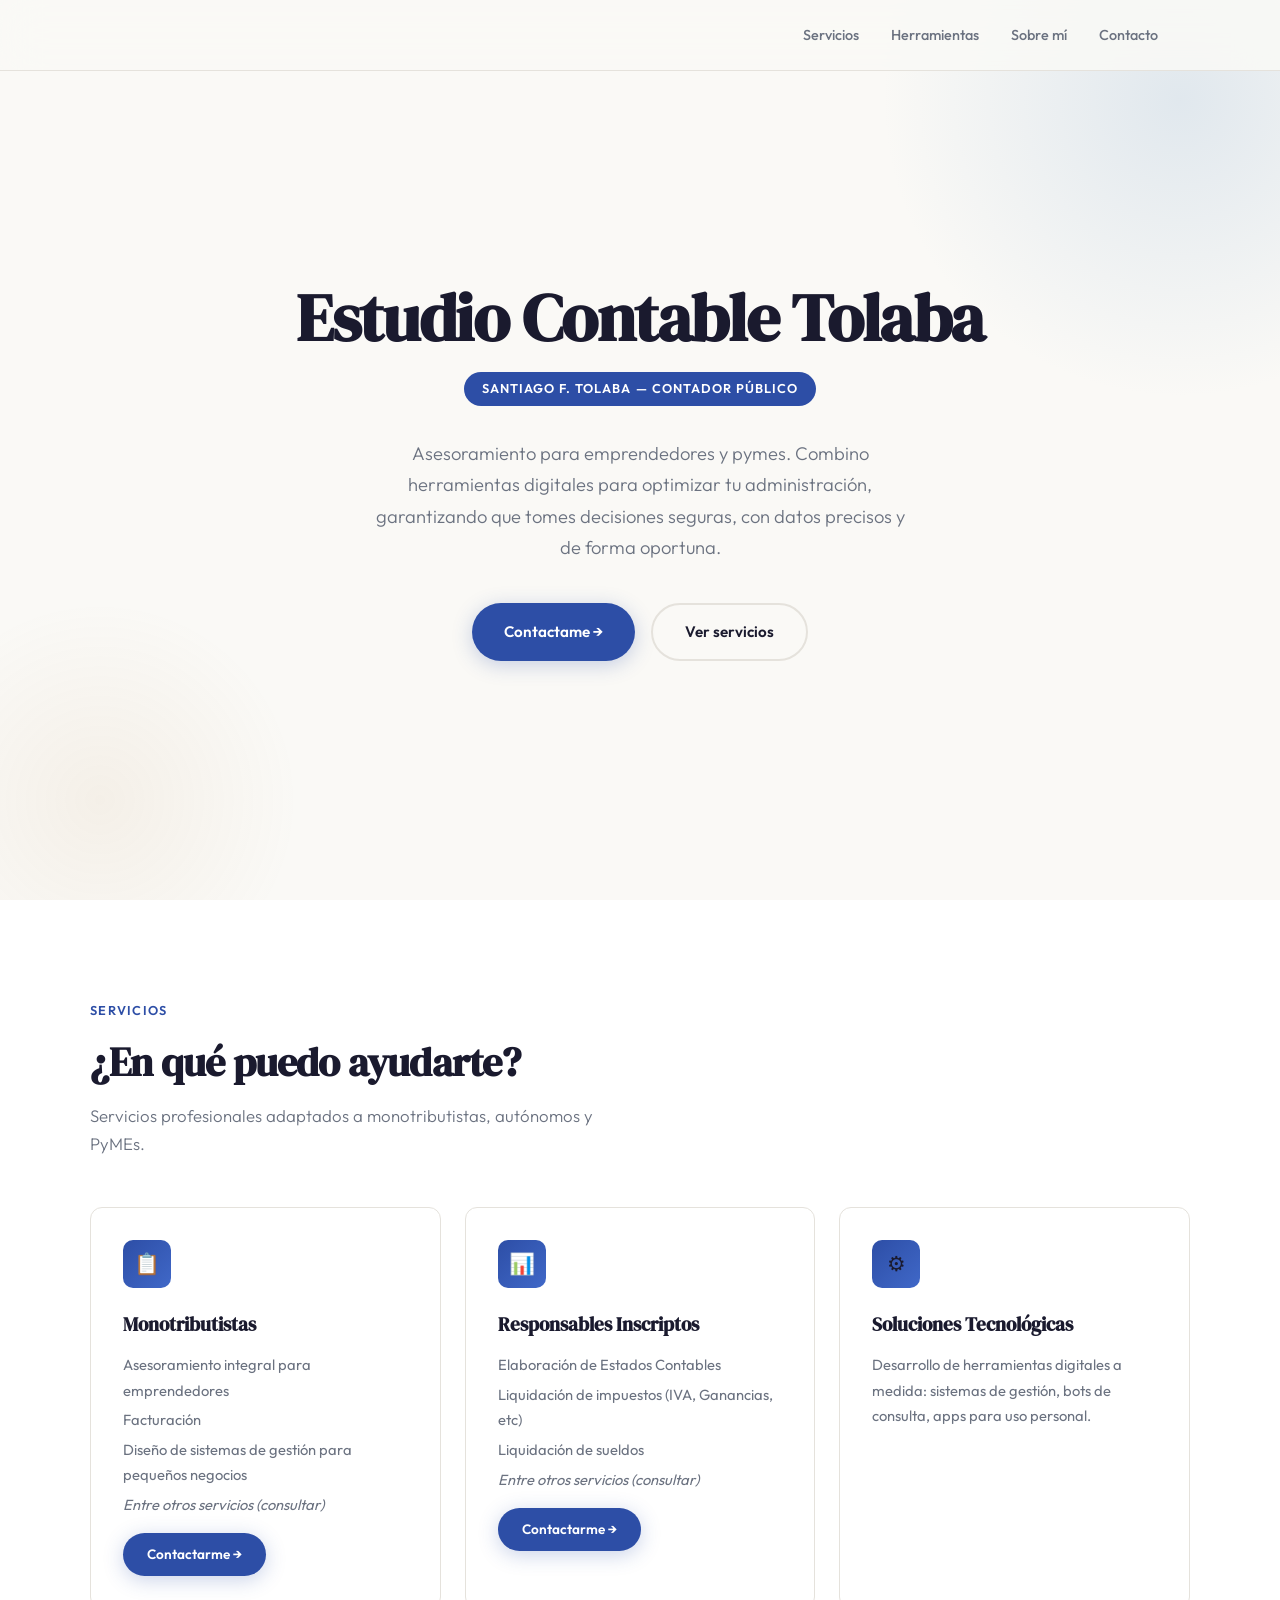
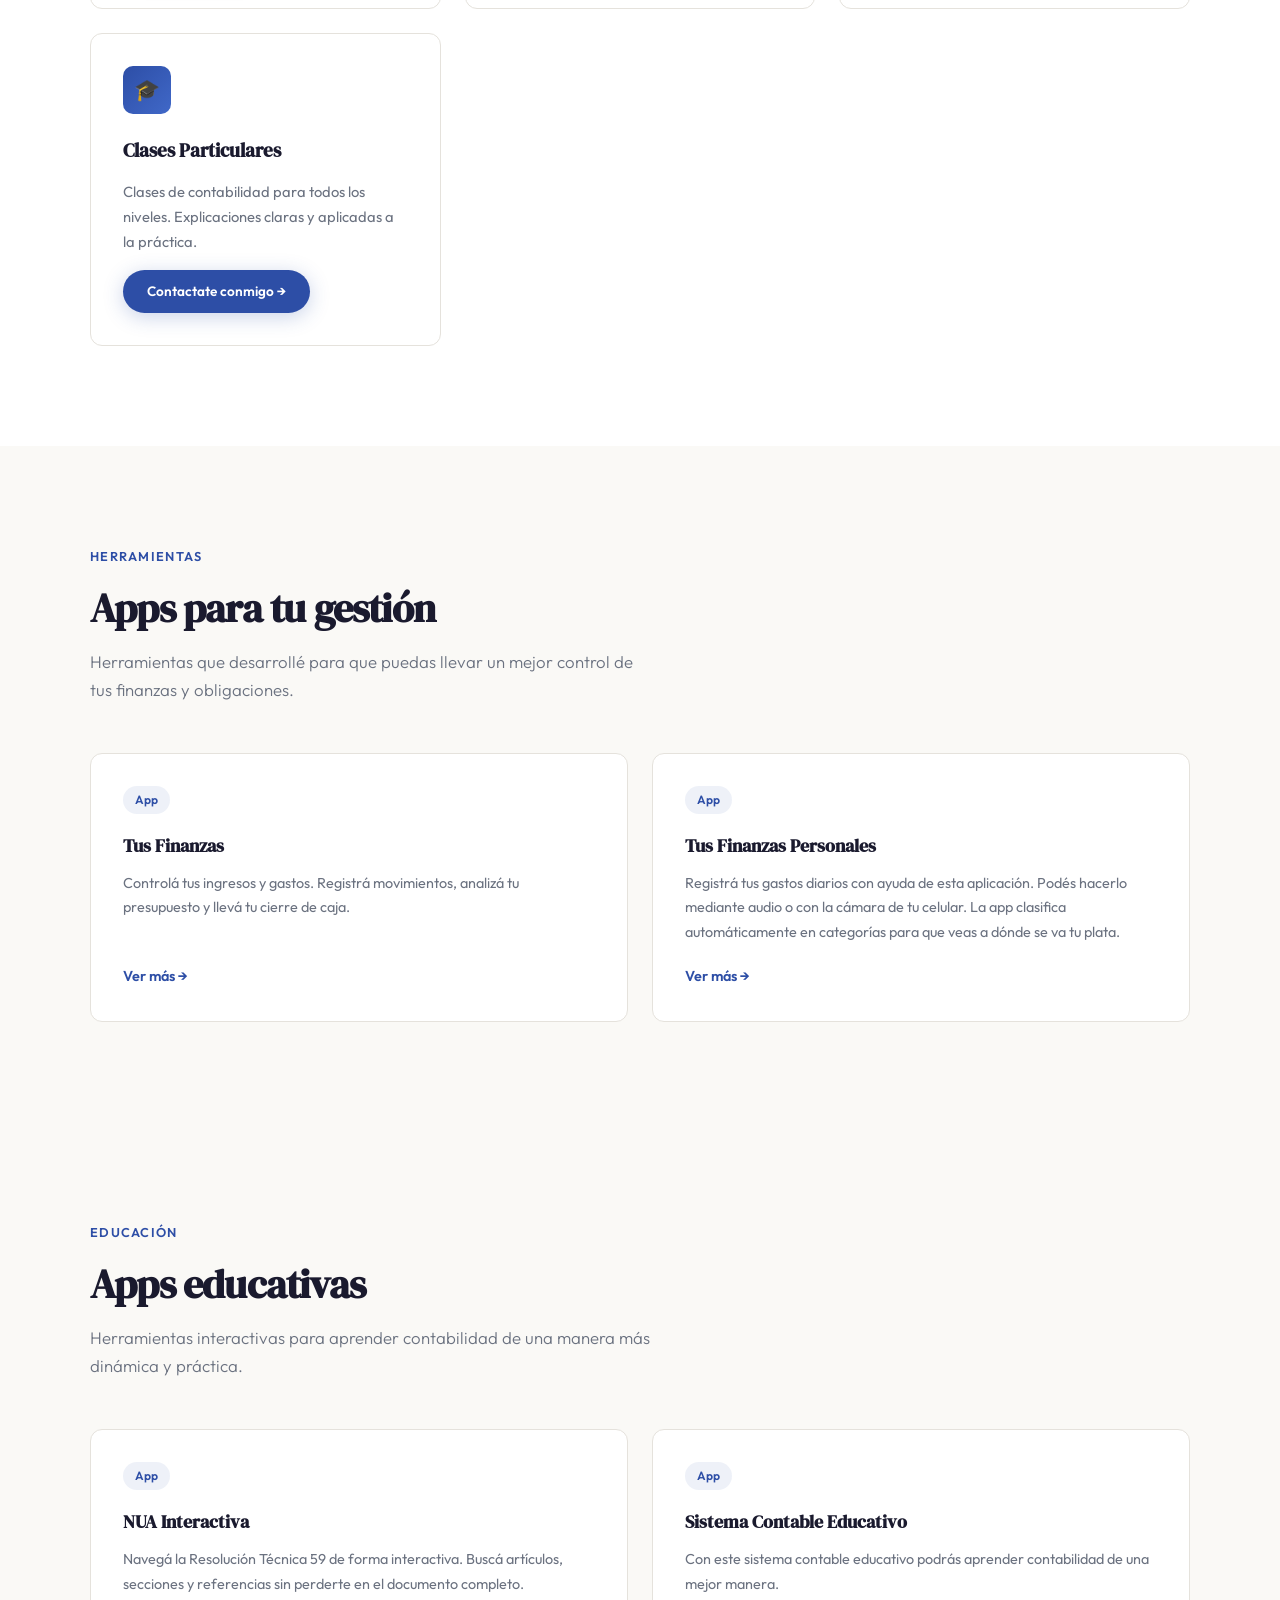
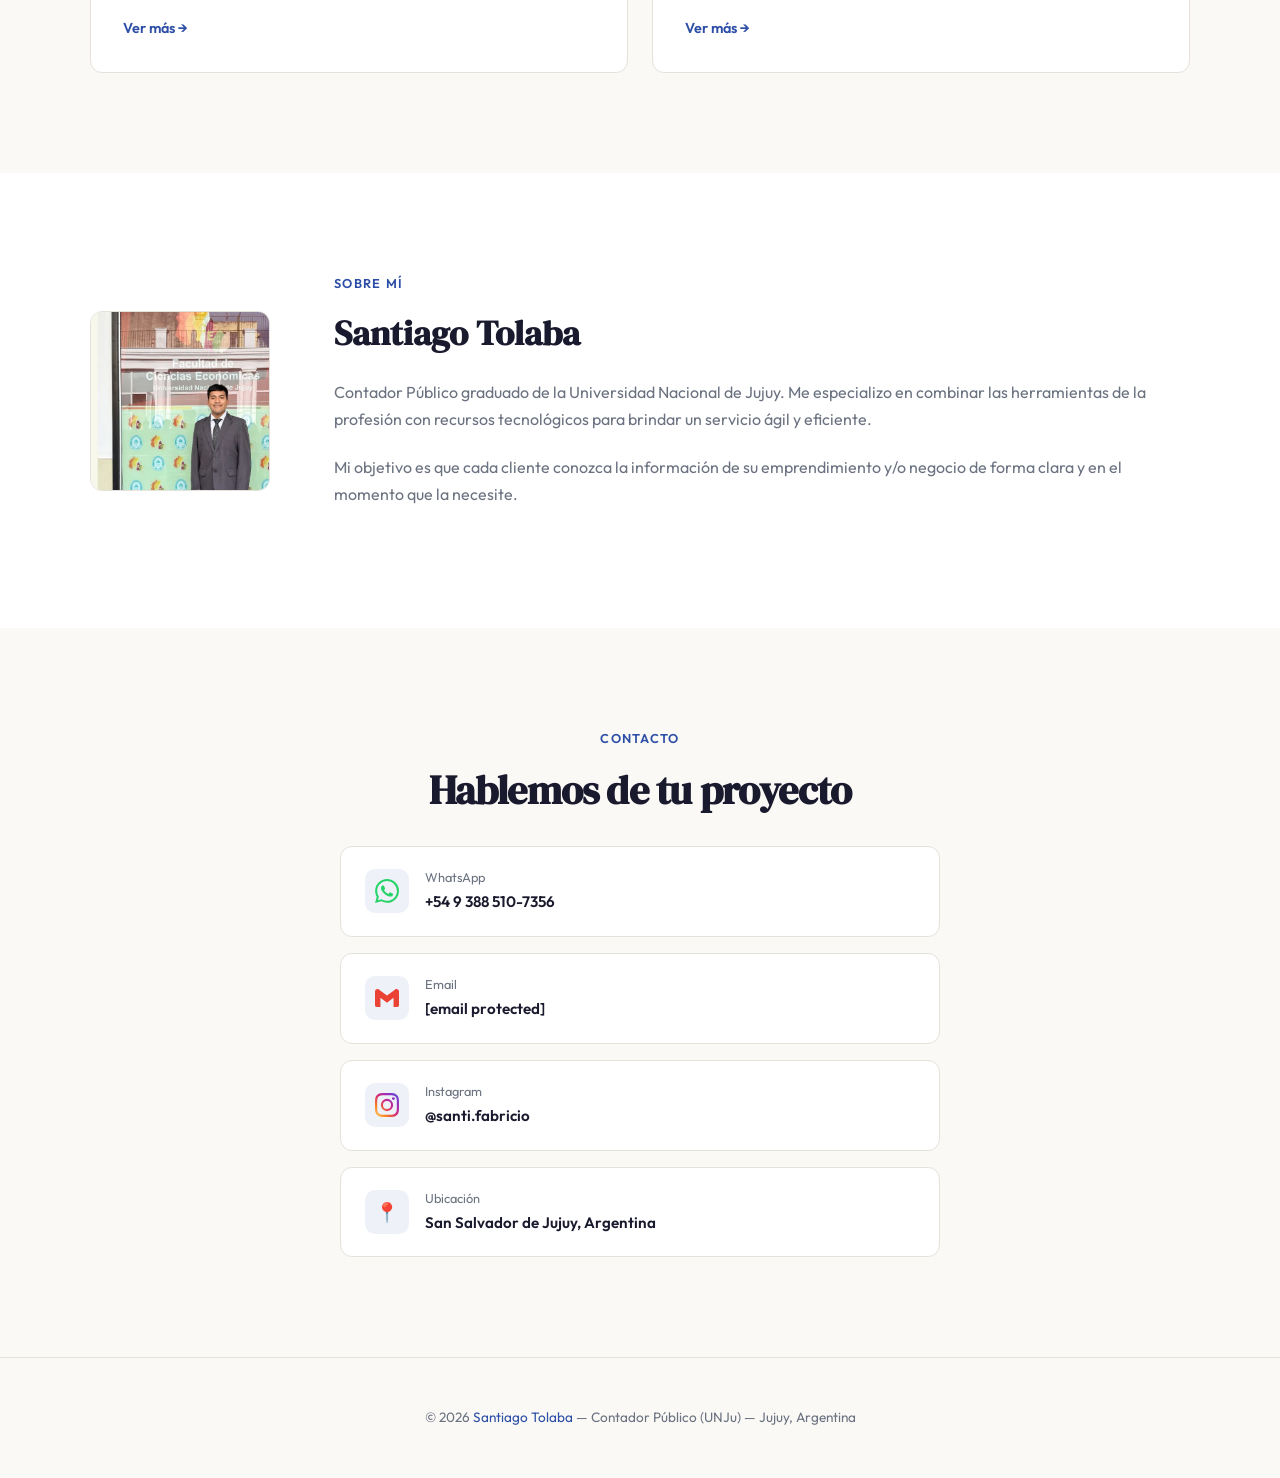
==== commit c18ac477: "Add files via upload" ====
--- a/index.html
+++ b/index.html
@@ -913,11 +913,30 @@
                     <p>Registrá tus gastos diarios con ayuda de esta aplicación. Podés hacerlo mediante audio o con la cámara de tu celular. La app clasifica automáticamente en categorías para que veas a dónde se va tu plata.</p>
                     <a href="app-tus-finanzas-personales.html" target="_blank" class="tool-link">Ver más →</a>
                 </div>
+            </div>
+        </div>
+    </section>
+
+    <!-- ═══════════ APPS EDUCATIVAS ═══════════ -->
+    <section id="apps-educativas">
+        <div class="container">
+            <div class="section-label">Educación</div>
+            <h2 class="section-title">Apps educativas</h2>
+            <p class="section-desc">
+                Herramientas interactivas para aprender contabilidad de una manera más dinámica y práctica.
+            </p>
+            <div class="tools-grid">
                 <div class="tool-card">
                     <span class="tool-tag">App</span>
-                    <h3>Consulta RT 59</h3>
+                    <h3>NUA Interactiva</h3>
                     <p>Navegá la Resolución Técnica 59 de forma interactiva. Buscá artículos, secciones y referencias sin perderte en el documento completo.</p>
                     <a href="app-consulta-rt59.html" target="_blank" class="tool-link">Ver más →</a>
+                </div>
+                <div class="tool-card">
+                    <span class="tool-tag">App</span>
+                    <h3>Sistema Contable Educativo</h3>
+                    <p>Con este sistema contable educativo podrás aprender contabilidad de una mejor manera.</p>
+                    <a href="app-sistema-contable-educativo.html" target="_blank" class="tool-link">Ver más →</a>
                 </div>
             </div>
         </div>
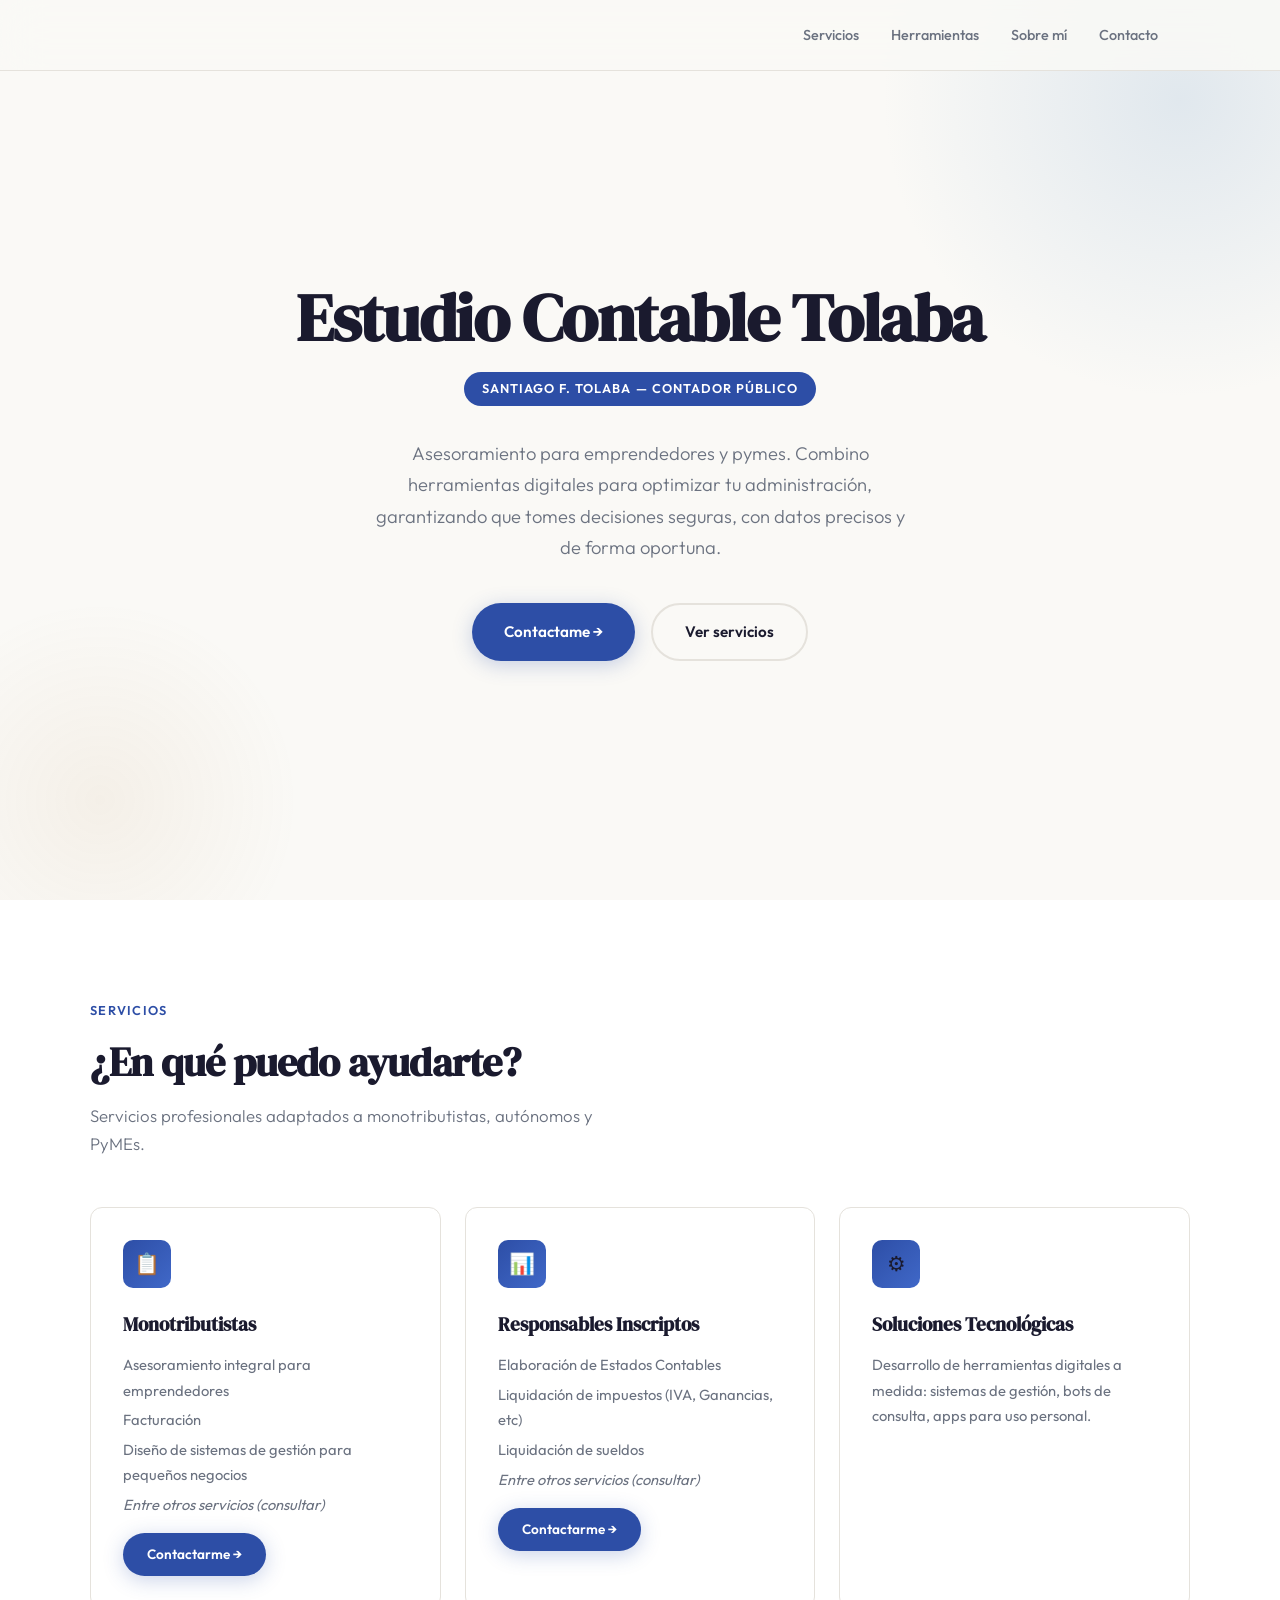
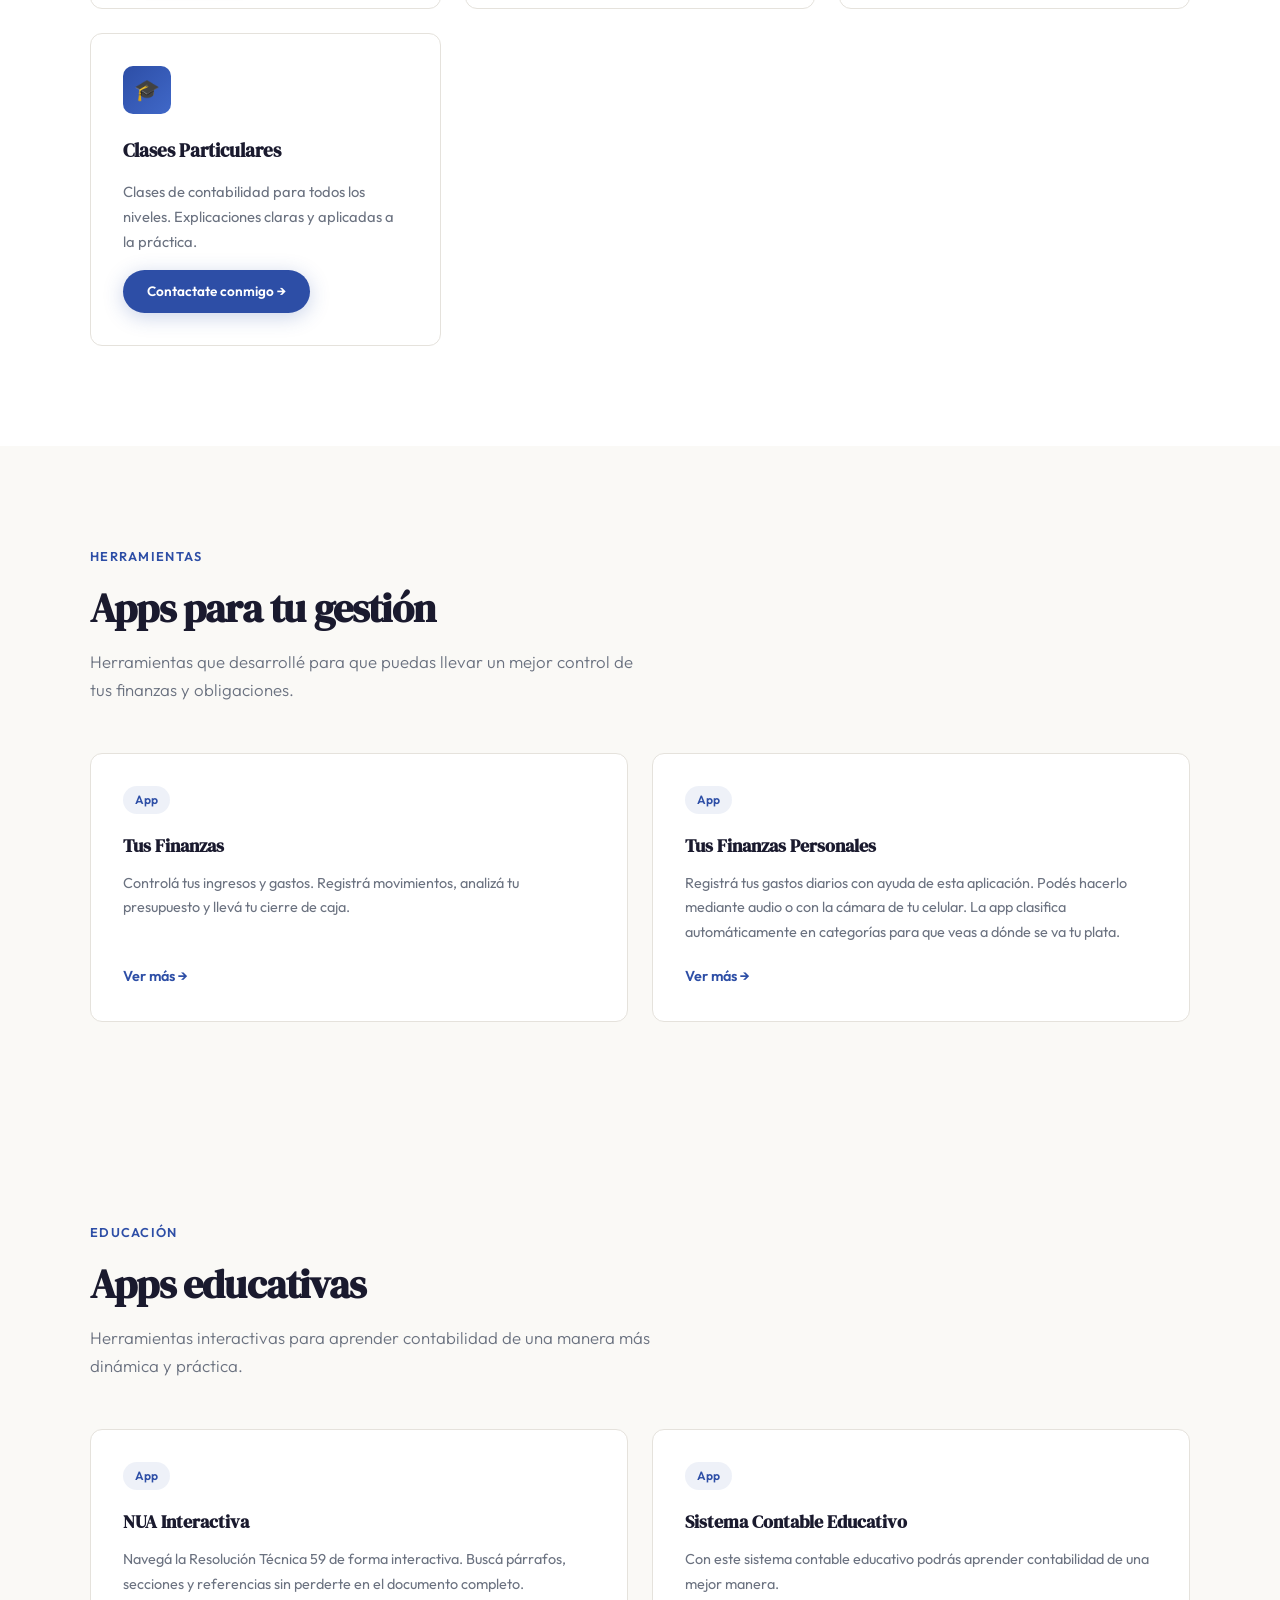
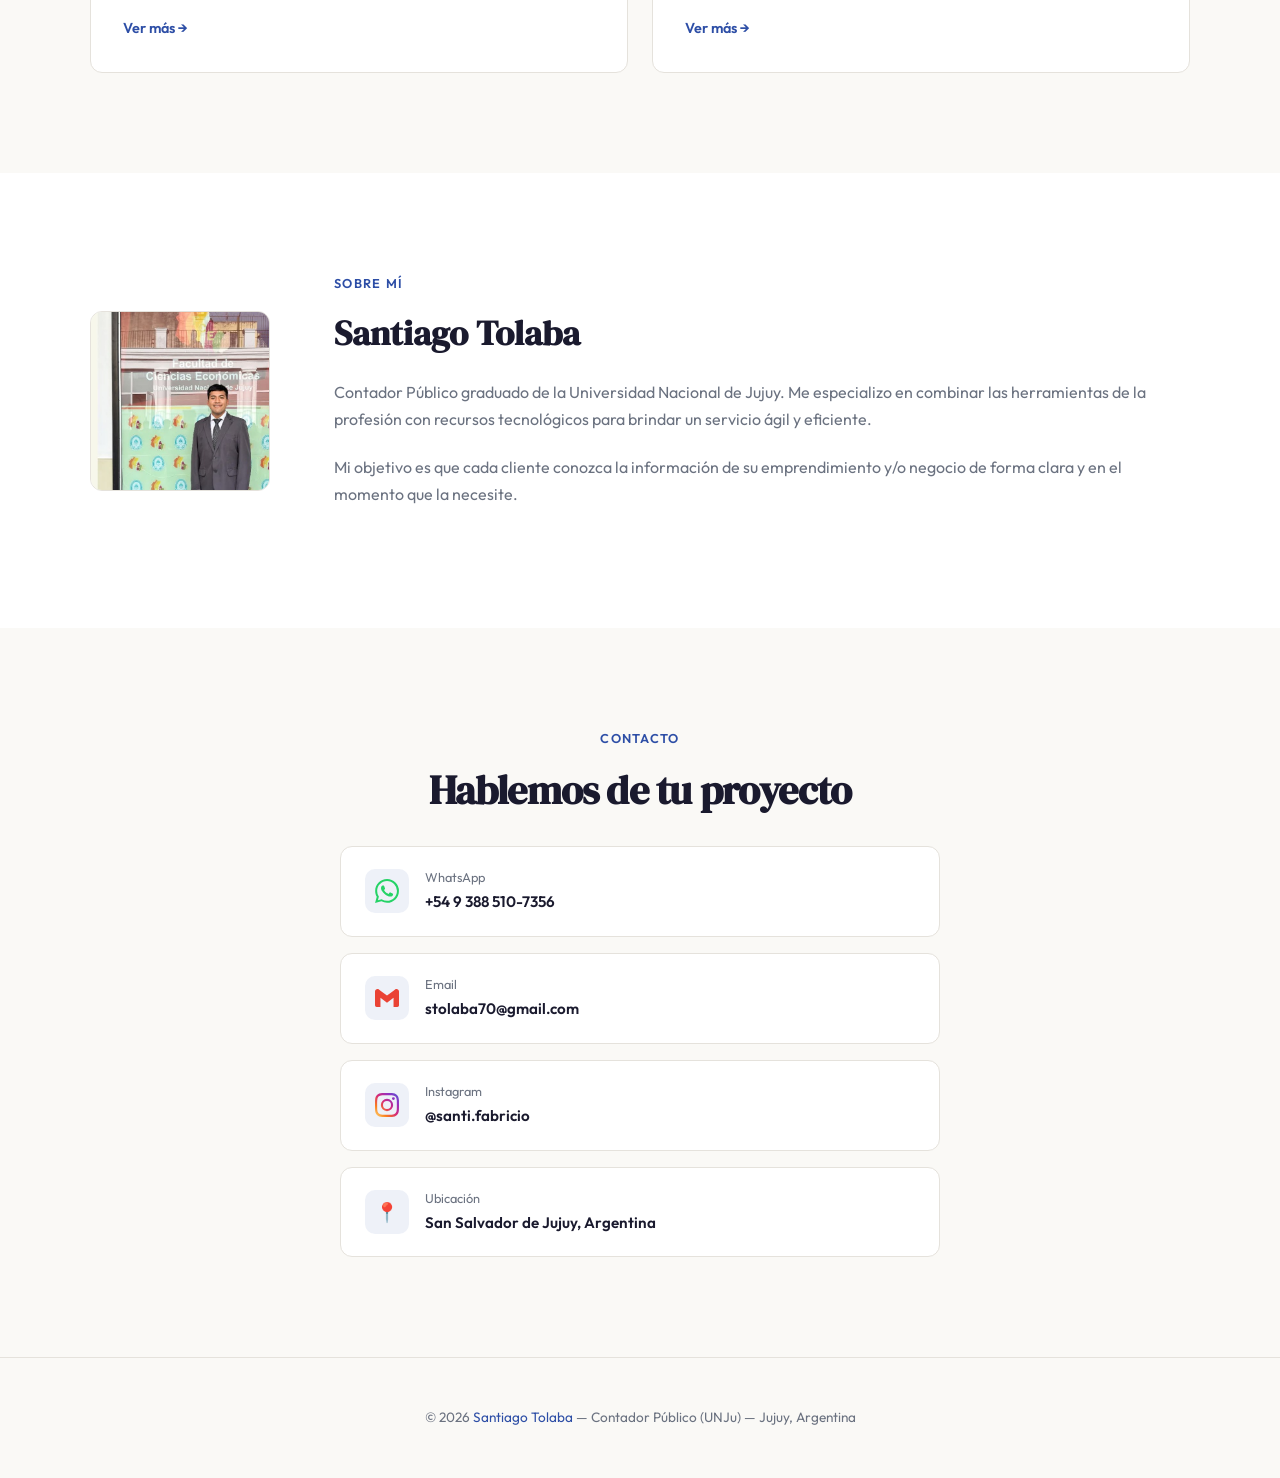
==== commit 52a853a9: "Add files via upload" ====
--- a/index.html
+++ b/index.html
@@ -929,7 +929,7 @@
                 <div class="tool-card">
                     <span class="tool-tag">App</span>
                     <h3>NUA Interactiva</h3>
-                    <p>Navegá la Resolución Técnica 59 de forma interactiva. Buscá artículos, secciones y referencias sin perderte en el documento completo.</p>
+                    <p>Navegá la Resolución Técnica 59 de forma interactiva. Buscá párrafos, secciones y referencias sin perderte en el documento completo.</p>
                     <a href="app-consulta-rt59.html" target="_blank" class="tool-link">Ver más →</a>
                 </div>
                 <div class="tool-card">
@@ -979,11 +979,11 @@
                             <span>+54 9 388 510-7356</span>
                         </div>
                     </a>
-                    <a href="/cdn-cgi/l/email-protection#b2c1c6ddded3d0d38582f2d5dfd3dbde9cd1dddf" class="contact-item">
+                    <a href="mailto:stolaba70@gmail.com" class="contact-item">
                         <div class="contact-icon"><svg viewBox="0 0 24 24" width="24" height="24"><path fill="#EA4335" d="M24 5.457v13.909c0 .904-.732 1.636-1.636 1.636h-3.819V11.73L12 16.64l-6.545-4.91v9.273H1.636A1.636 1.636 0 010 19.366V5.457c0-2.023 2.309-3.178 3.927-1.964L5.455 4.64 12 9.548l6.545-4.91 1.528-1.145C21.69 2.28 24 3.434 24 5.457z"/></svg></div>
                         <div class="contact-item-text">
                             <small>Email</small>
-                            <span><span class="__cf_email__" data-cfemail="592a2d3635383b386e69193e34383035773a3634">[email&#160;protected]</span></span>
+                            <span>stolaba70@gmail.com</span>
                         </div>
                     </a>
                     <a href="https://www.instagram.com/santi.fabricio/" class="contact-item" target="_blank">
